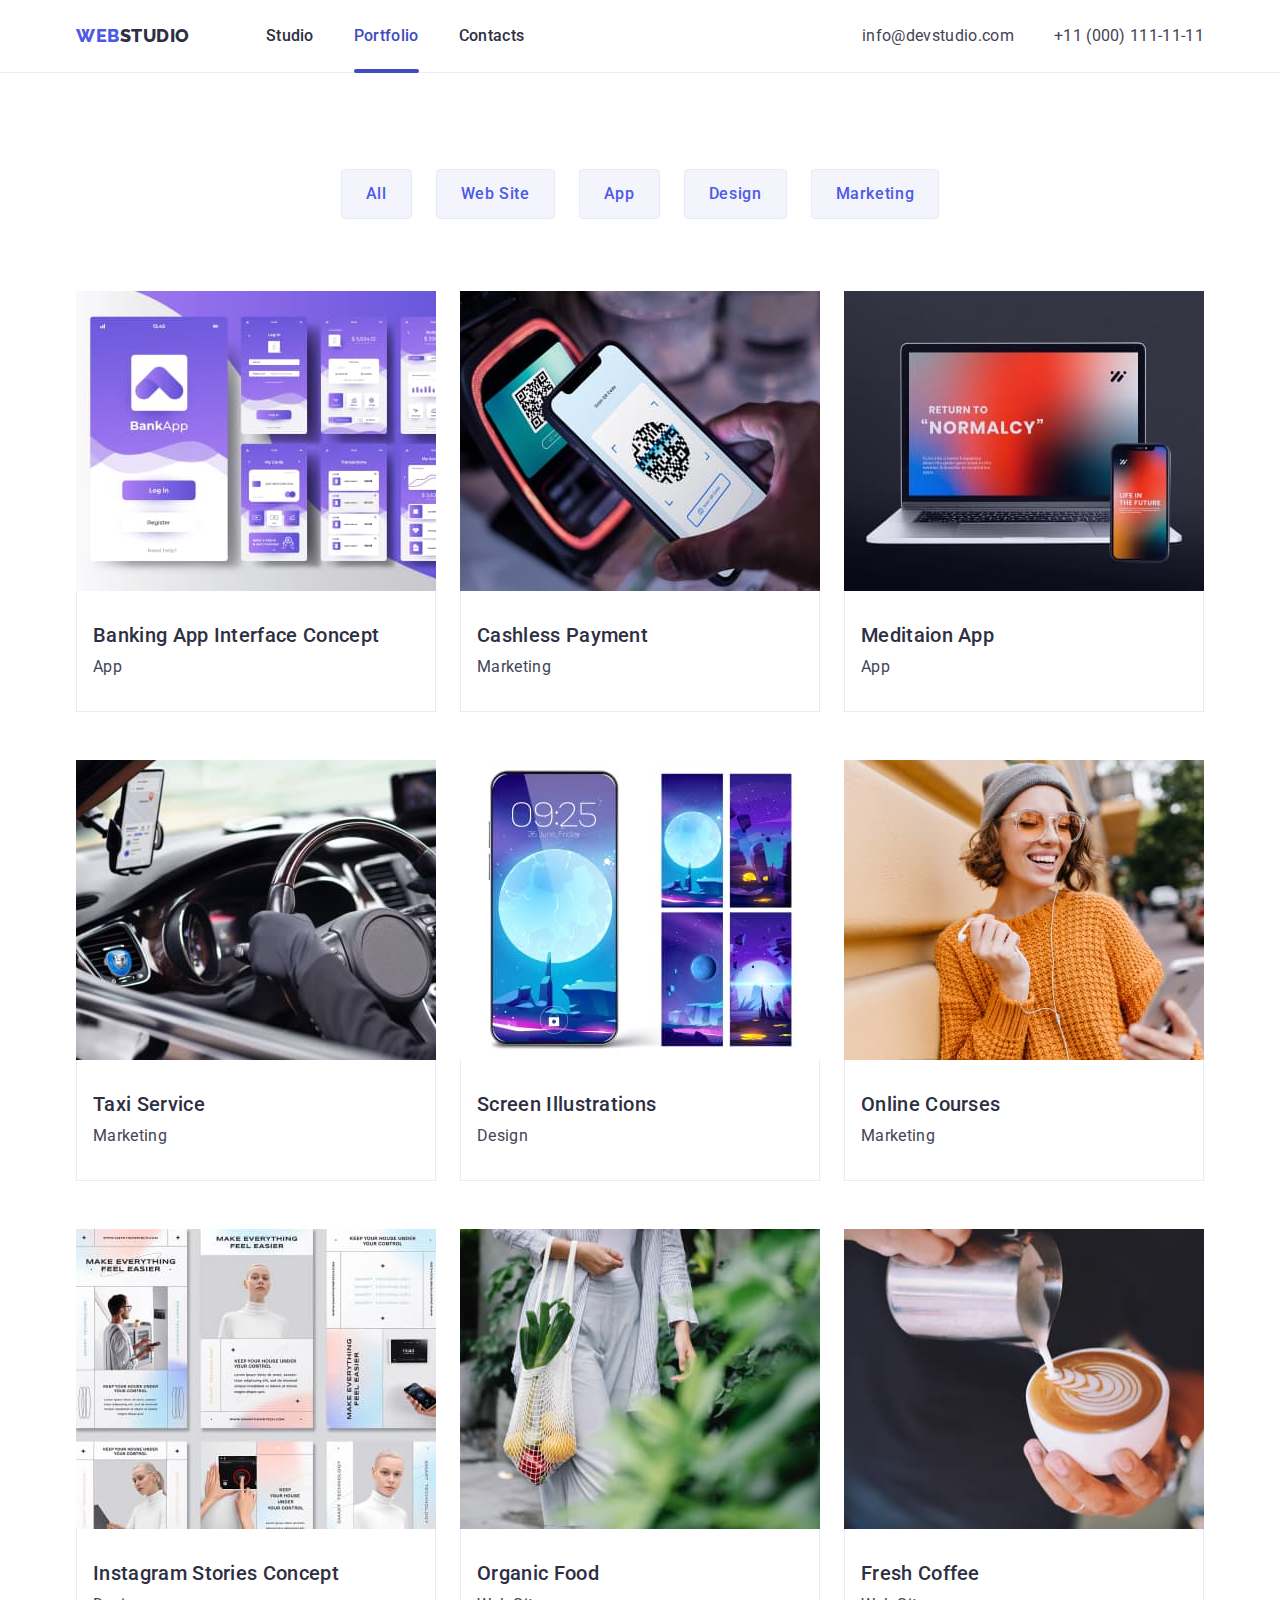
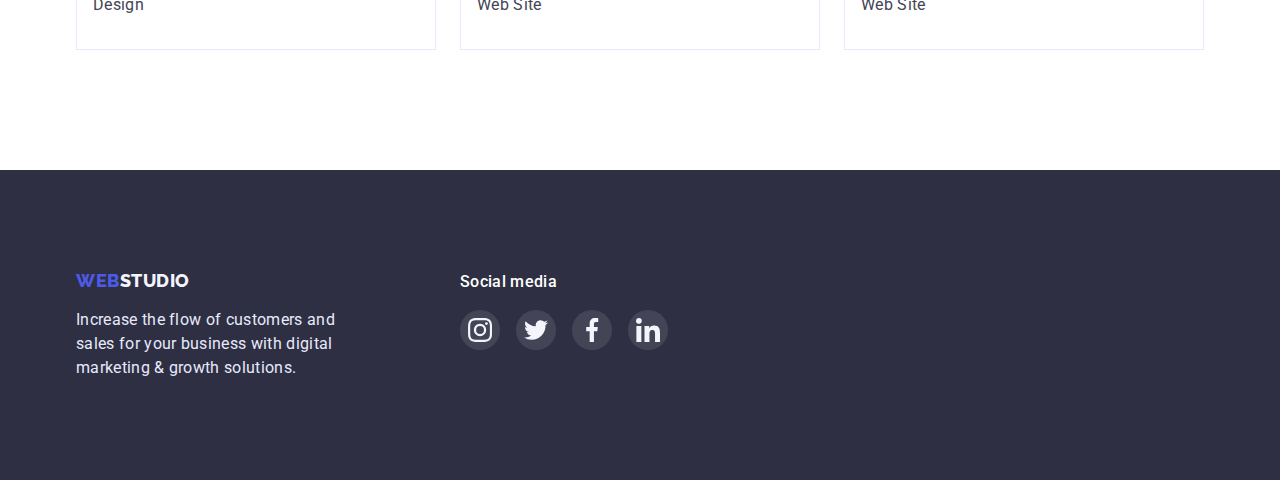
==== portfolio.html @ 53a38914 "Initial commit" ====
<!DOCTYPE html>
<html lang="en">
  <head>
    <meta charset="UTF-8" />
    <meta http-equiv="X-UA-Compatible" content="IE=edge" />
    <meta name="viewport" content="width=device-width, initial-scale=1.0" />
    <title>WebStudio</title>
    <link rel="preconnect" href="https://fonts.googleapis.com" />
    <link rel="preconnect" href="https://fonts.gstatic.com" crossorigin />
    <link
      href="https://fonts.googleapis.com/css2?family=Raleway:wght@800&family=Roboto:wght@400;500;700;900&display=swap"
      rel="stylesheet"
    />
    <link
      rel="stylesheet"
      href="https://cdnjs.cloudflare.com/ajax/libs/modern-normalize/1.1.0/modern-normalize.min.css"
    />
    <link rel="stylesheet" href="./css/styles.css" />
  </head>
  <body>
    <!-- Site header -->
    <header class="header">
      <div class="container main-nav">
        <nav class="site-nav">
          <a href="./index.html" class="logo link"
            ><span class="logo-accent">Web</span>Studio</a
          >

          <ul class="site-nav-list list">
            <li class="site-nav-item">
              <a href="./index.html" class="site-nav-link link">Studio</a>
            </li>
            <li class="site-nav-item">
              <a href="./portfolio.html" class="site-nav-link link current"
                >Portfolio</a
              >
            </li>
            <li class="site-nav-item">
              <a href="" class="site-nav-link link">Contacts</a>
            </li>
          </ul>
        </nav>
        <address class="contacts">
          <ul class="contacts-list list">
            <li class="contacts-item">
              <a href="mailto:info@devstudio.com" class="contacts-link link"
                >info@devstudio.com</a
              >
            </li>
            <li class="contacts-item">
              <a href="tel:+110001111111" class="contacts-link link"
                >+11 (000) 111-11-11</a
              >
            </li>
          </ul>
        </address>
      </div>
    </header>
    <main>
      <section class="section works">
        <div class="container">
          <h1 class="visually-hidden">Our works</h1>
          <ul class="filter list">
            <li class="filter-item">
              <button type="button" class="filter-button">All</button>
            </li>
            <li class="filter-item">
              <button type="button" class="filter-button">Web Site</button>
            </li>
            <li class="filter-item">
              <button type="button" class="filter-button">App</button>
            </li>
            <li class="filter-item">
              <button type="button" class="filter-button">Design</button>
            </li>
            <li class="filter-item">
              <button type="button" class="filter-button">Marketing</button>
            </li>
          </ul>

          <ul class="list works-list">
            <li class="works-item">
              <a href="" class="works-link link">
                <div class="works-wrap">
                  <img
                    src="./images/works/img1.jpg"
                    alt="Banking application
              interface"
                    width="360"
                    height="300"
                  />
                  <p class="works-description-overlay">
                    14 Stylish and User-Friendly App Design Concepts · Task
                    Manager App · Calorie Tracker App · Exotic Fruit Ecommerce
                    App · Cloud Storage App
                  </p>
                </div>
                <div class="works-card">
                  <h2 class="title">Banking App Interface Concept</h2>
                  <p class="works-description">App</p>
                </div></a
              >
            </li>
            <li class="works-item">
              <a href="" class="works-link link">
                <div class="works-wrap">
                  <img
                    src="./images/works/img2.jpg"
                    alt="Mobile reads the qr code
              from the payment device"
                    width="360"
                    height="300"
                  />
                  <p class="works-description-overlay">
                    14 Stylish and User-Friendly App Design Concepts · Task
                    Manager App · Calorie Tracker App · Exotic Fruit Ecommerce
                    App · Cloud Storage App
                  </p>
                </div>
                <div class="works-card">
                  <h2 class="title">Cashless Payment</h2>
                  <p class="works-description">Marketing</p>
                </div></a
              >
            </li>
            <li class="works-item">
              <a href="" class="works-link link">
                <div class="works-wrap">
                  <img
                    src="./images/works/img3.jpg"
                    alt="Mobile and laptop"
                    width="360"
                    height="300"
                  />
                  <p class="works-description-overlay">
                    14 Stylish and User-Friendly App Design Concepts · Task
                    Manager App · Calorie Tracker App · Exotic Fruit Ecommerce
                    App · Cloud Storage App
                  </p>
                </div>
                <div class="works-card">
                  <h2 class="title">Meditaion App</h2>
                  <p class="works-description">App</p>
                </div></a
              >
            </li>
            <li class="works-item">
              <a href="" class="works-link link">
                <div class="works-wrap">
                  <img
                    src="./images/works/img4.jpg"
                    alt="Mobile and hands on the
              wheel of a car"
                    width="360"
                    height="300"
                  />
                  <p class="works-description-overlay">
                    14 Stylish and User-Friendly App Design Concepts · Task
                    Manager App · Calorie Tracker App · Exotic Fruit Ecommerce
                    App · Cloud Storage App
                  </p>
                </div>
                <div class="works-card">
                  <h2 class="title">Taxi Service</h2>
                  <p class="works-description">Marketing</p>
                </div></a
              >
            </li>
            <li class="works-item">
              <a href="" class="works-link link">
                <div class="works-wrap">
                  <img
                    src="./images/works/img5.jpg"
                    alt="Five screen illustrations"
                    width="360"
                    height="300"
                  />
                  <p class="works-description-overlay">
                    14 Stylish and User-Friendly App Design Concepts · Task
                    Manager App · Calorie Tracker App · Exotic Fruit Ecommerce
                    App · Cloud Storage App
                  </p>
                </div>
                <div class="works-card">
                  <h2 class="title">Screen Illustrations</h2>
                  <p class="works-description">Design</p>
                </div></a
              >
            </li>
            <li class="works-item">
              <a href="" class="works-link link">
                <div class="works-wrap">
                  <img
                    src="./images/works/img6.jpg"
                    alt="Girl looking at mobile
              phone"
                    width="360"
                    height="300"
                  />
                  <p class="works-description-overlay">
                    14 Stylish and User-Friendly App Design Concepts · Task
                    Manager App · Calorie Tracker App · Exotic Fruit Ecommerce
                    App · Cloud Storage App
                  </p>
                </div>
                <div class="works-card">
                  <h2 class="title">Online Courses</h2>
                  <p class="works-description">Marketing</p>
                </div></a
              >
            </li>
            <li class="works-item">
              <a href="" class="works-link link">
                <div class="works-wrap">
                  <img
                    src="./images/works/img7.jpg"
                    alt="Six Instagram stories"
                    width="360"
                    height="300"
                  />
                  <p class="works-description-overlay">
                    14 Stylish and User-Friendly App Design Concepts · Task
                    Manager App · Calorie Tracker App · Exotic Fruit Ecommerce
                    App · Cloud Storage App
                  </p>
                </div>
                <div class="works-card">
                  <h2 class="title">Instagram Stories Concept</h2>
                  <p class="works-description">Design</p>
                </div></a
              >
            </li>
            <li class="works-item">
              <a href="" class="works-link link">
                <div class="works-wrap">
                  <img
                    src="./images/works/img8.jpg"
                    alt="A bag of groceries and a
              girl"
                    width="360"
                    height="300"
                  />
                  <p class="works-description-overlay">
                    14 Stylish and User-Friendly App Design Concepts · Task
                    Manager App · Calorie Tracker App · Exotic Fruit Ecommerce
                    App · Cloud Storage App
                  </p>
                </div>
                <div class="works-card">
                  <h2 class="title">Organic Food</h2>
                  <p class="works-description">Web Site</p>
                </div></a
              >
            </li>
            <li class="works-item">
              <a href="" class="works-link link">
                <div class="works-wrap">
                  <img
                    src="./images/works/img9.jpg"
                    alt="Man pouring coffee"
                    width="360"
                    height="300"
                  />
                  <p class="works-description-overlay">
                    14 Stylish and User-Friendly App Design Concepts · Task
                    Manager App · Calorie Tracker App · Exotic Fruit Ecommerce
                    App · Cloud Storage App
                  </p>
                </div>
                <div class="works-card">
                  <h2 class="title">Fresh Coffee</h2>
                  <p class="works-description">Web Site</p>
                </div></a
              >
            </li>
          </ul>
        </div>
      </section>
    </main>
    <!-- Footer -->
    <footer class="footer">
      <div class="container footer-container">
        <div class="footer-content">
          <a href="./index.html" class="footer-logo link"
            ><span class="logo-accent">Web</span>Studio</a
          >
          <p class="footer-description">
            Increase the flow of customers and sales for your business with
            digital marketing & growth solutions.
          </p>
        </div>
        <div class="footer-social">
          <p class="footer-description-icon">Social media</p>
          <ul class="footer-list-icon list">
            <li class="footer-item-icon">
              <a href="" class="footer-link-icon link">
                <svg class="footer-icon">
                  <use href="./images/symbol-defs.svg#icon-instagram"></use>
                </svg>
              </a>
            </li>
            <li class="footer-item-icon">
              <a href="" class="footer-link-icon link">
                <svg class="footer-icon">
                  <use href="./images/symbol-defs.svg#icon-twitter"></use>
                </svg>
              </a>
            </li>
            <li class="footer-item-icon">
              <a href="" class="footer-link-icon link">
                <svg class="footer-icon">
                  <use href="./images/symbol-defs.svg#icon-facebook"></use>
                </svg>
              </a>
            </li>
            <li class="footer-item-icon">
              <a href="" class="footer-link-icon link">
                <svg class="footer-icon">
                  <use href="./images/symbol-defs.svg#icon-linkedin"></use>
                </svg>
              </a>
            </li>
          </ul>
        </div>
      </div>
    </footer>
  </body>
</html>
---- css/styles.css ----
:root {
    --primary-text-color: #434455;
    --title-text-color: #2E2F42;
    --brand-color: #4D5AE5;
    --active-color: #404BBF;
    --active-accent-color: #31D0AA;
    --accent-color: #E7E9FC;
    --primary-white-color: #FFFFFF;
    --light-color: #F4F4FD;
    --dark-background-color: #2E2F42;
    --box-color: #8E8F99;
    --transition-timing-function: cubic-bezier(0.4, 0, 0.2, 1);
}

body {
    background-color: var(--primary-white-color);
    color: var(--primary-text-color);
    font-family: 'Roboto',
        sans-serif;
    font-size: 16px;
    line-height: 1.5;
    letter-spacing: 0.02em;
}

.list {
    padding: 0;
    margin: 0;

    list-style: none;
}

.link {
    text-decoration: none;
}

img {
    display: block;
    max-width: 100%;
    height: auto;
}

h1,
h2,
h3,
h4,
h5,
h6,
p {
    margin: 0;
}

.container {
    max-width: 1158px;
    padding-left: 15px;
    padding-right: 15px;
    margin: 0 auto;
}

.visually-hidden {
    position: absolute;
    top: -150%;
    z-index: -100;
    width: 0;
    height: 0;
    opacity: 0;
    visibility: hidden;
    user-select: none;
    pointer-events: none;
    cursor: none;
    margin: 0;
    padding: 0;
    overflow: hidden;
    border: none;
    outline: none;
    white-space: nowrap;
}

/* Header */

.header {
    border-bottom: 1px solid var(--accent-color);
}

/* Logo */

.logo {
    display: block;
    padding-top: 24px;
    padding-bottom: 24px;

    color: var(--title-text-color);
    font-family: 'Raleway', sans-serif;
    font-weight: 800;
    font-size: 18px;
    line-height: 1.3;
    letter-spacing: 0.03em;
    text-transform: uppercase;
}

.logo-accent {
    color: var(--brand-color);
}

/* Site Nav */

.main-nav {
    display: flex;

    align-items: center;
}

.site-nav {
    display: flex;

    align-items: center;
}

.site-nav-list {
    display: flex;
    margin-left: 76px;
    gap: 40px;
}

.site-nav-link {
    position: relative;
    display: block;
    padding: 24px 0;

    color: var(--title-text-color);
    font-weight: 500;

    transition-property: color;
    transition-duration: 250ms;
    transition-timing-function: var(--transition-timing-function);
}

.site-nav-link:hover,
.site-nav-link:focus {
    color: var(--active-color)
}

.current {
    color: var(--active-color);
}

.current::after {
    position: absolute;
    display: block;
    content: "";
    height: 4px;
    width: 100%;
    bottom: -1px;
    left: 0;
    border-radius: 2px;

    background: var(--active-color);

}

/* Contacts */

.contacts {
    display: flex;
    margin-left: auto;
    align-items: center;
}

.contacts-list {
    display: flex;
    gap: 40px;
}

.contacts-link {
    display: block;
    padding-top: 24px;
    padding-bottom: 24px;

    color: var(--primary-text-color);
    font-style: normal;

    transition-property: color;
    transition-duration: 250ms;
    transition-timing-function: var(--transition-timing-function);
}

.contacts-link:hover,
.contacts-link:focus {
    color: var(--active-color);
}

/* Hero */

.hero {
    max-width: 1440px;
    padding-bottom: 188px;
    padding-top: 188px;
    margin-left: auto;
    margin-right: auto;

    background-image: linear-gradient(rgba(46, 47, 66, 0.7), rgba(46, 47, 66, 0.7)), url(../images/hero/people-office.jpg);
    background-repeat: no-repeat;
    background-position: center;
    background-size: cover;
    background-color: var(--dark-background-color);
    text-align: center;
}

.hero-title {
    max-width: 496px;
    margin-bottom: 48px;
    margin-right: auto;
    margin-left: auto;

    color: var(--primary-white-color);
    font-weight: 700;
    font-size: 56px;
    line-height: 1.1;
    text-align: center;

}

.hero-button {
    min-width: 169px;
    padding: 16px 32px;
    border: 0;
    border-radius: 4px;

    background-color: var(--brand-color);
    color: var(--primary-white-color);
    font-family: 'Roboto', sans-serif;
    font-weight: 500;
    font-size: 16px;
    line-height: 1.5;
    letter-spacing: 0.04em;
    text-align: center;

    cursor: pointer;
    box-shadow: 0px 4px 4px rgba(0, 0, 0, 0.15);

    transition-property: background-color;
    transition-duration: 250ms;
    transition-timing-function: var(--transition-timing-function);
}

.hero-button:hover,
.hero-button:focus {
    background-color: var(--active-color);
}

/* Section */

.section {
    padding-top: 120px;
    padding-bottom: 120px;
}

.section-title {
    margin-bottom: 72px;

    color: var(--title-text-color);
    font-weight: 700;
    font-size: 36px;
    line-height: 1.1;
    text-transform: capitalize;
    text-align: center;
}

.principles-list .title,
.team-list .title,
.works-list .title {
    margin-bottom: 8px;

    color: var(--title-text-color);
    font-weight: 500;
    font-size: 20px;
    line-height: 1.2;
}

/* Principle section */

.principles-list {
    display: flex;
    gap: 24px;
}

.principles-item {
    width: calc((100% - 72px) / 4);
}

.principles-item::before {
    display: block;
    content: "";
    height: 112px;
    max-width: 264px;
    margin-bottom: 8px;
    background-size: 64px;
    background-repeat: no-repeat;
    background-position: center;
    background-color: var(--light-color);
    border-radius: 4px;
}

.icon-antenna::before {
    background-image: url(../images/principles/antenna.svg);
}

.icon-clock::before {
    background-image: url(../images/principles/clock.svg);
}

.icon-diagram::before {
    background-image: url(../images/principles/diagram.svg);
}

.icon-astronaut::before {
    background-image: url(../images/principles/astronaut.svg);
}

/* Services section */

.services {
    padding-top: 0;
}

.services-list {
    display: flex;
    gap: 24px;
}

.services-item {
    width: calc((100% - 48px) / 3);
}

/* Team section */

.team {
    background-color: var(--light-color);
}

.team-list {
    display: flex;
    gap: 24px;
}

.team-item {
    width: calc((100% - 72px) / 4);
    border-radius: 0px 0px 4px 4px;

    background-color: var(--primary-white-color);
    text-align: center;

    box-shadow: 0px 1px 6px rgba(46, 47, 66, 0.08), 0px 1px 1px rgba(46, 47, 66, 0.16), 0px 2px 1px rgba(46, 47, 66, 0.08);
}

.team-content {
    padding: 32px 16px;
}

.team-description {
    margin-bottom: 8px;
}

.team-list-icon {
    display: flex;
    gap: 24px;
}

.team-item-icon {
    width: 40px;
    height: 40px;
}

.team-link-icon {
    display: flex;
    background-color: var(--brand-color);
    width: 100%;
    height: 100%;
    border-radius: 50%;
    align-items: center;
    justify-content: center;

    transition-property: background-color;
    transition-duration: 250ms;
    transition-timing-function: var(--transition-timing-function);
}

.team-link-icon:hover,
.team-link-icon:focus {
    background-color: var(--active-color);
}

.team-icon {
    width: 16px;
    height: 16px;
    fill: var(--light-color);
}

/* Customers section */

.customers {
    padding-top: 130px;
}

.customers-list {
    display: flex;
    gap: 24px;
}

.customers-item {
    width: calc((100% - 120px) / 6);
    height: 88px;
}

.customers-link {
    display: flex;
    width: 100%;
    height: 100%;
    border: 1px solid var(--box-color);
    border-radius: 4px;
    align-items: center;
    justify-content: center;
    color: var(--box-color);

    transition-property: color, border-color;
    transition-duration: 250ms;
    transition-timing-function: var(--transition-timing-function);
}

.customers-link:hover,
.customers-link:focus {
    color: var(--active-color);
    border-color: var(--active-color);
}

.customers-icon {
    width: 104px;
    height: 56px;
    fill: currentColor;
}

/* Works section */

.works {
    padding-top: 96px;
}

.filter {
    display: flex;
    justify-content: center;
    margin-bottom: 72px;
    gap: 24px;
}

.filter-button {
    padding: 12px 24px;
    border: 1px solid #E7E9FC;
    border-radius: 4px;

    background-color: var(--light-color);
    color: var(--brand-color);
    font-family: 'Roboto', sans-serif;
    font-weight: 500;
    font-size: 16px;
    line-height: 1.5;
    letter-spacing: 0.04em;
    text-align: center;

    cursor: pointer;

    transition-property: border-color, background-color, color, box-shadow;
    transition-duration: 250ms;
    transition-timing-function: var(--transition-timing-function);
}

.filter-button:hover,
.filter-button:focus {
    border-color: var(--active-color);
    background-color: var(--active-color);
    color: var(--primary-white-color);
    box-shadow: 0px 3px 1px rgba(0, 0, 0, 0.1), 0px 2px 1px rgba(0, 0, 0, 0.08), 0px 2px 2px rgba(0, 0, 0, 0.12);
}

.works-list {
    display: flex;
    flex-wrap: wrap;
    column-gap: 24px;
    row-gap: 48px;
}

.works-item {
    width: calc((100% - 48px) / 3);

    background-color: var(--primary-white-color);
}

.works-link {
    display: block;
    width: 100%;
    height: 100%;
}

.works-wrap {
    position: relative;
    overflow: hidden;
}

.works-description-overlay {
    position: absolute;
    left: 0;
    top: 0;
    width: 100%;
    height: 100%;
    padding: 40px 32px 164px;


    color: var(--light-color);
    background-color: var(--brand-color);

    transform: translateY(100%);
    transition-property: transform;
    transition-duration: 250ms;
    transition-timing-function: var(--transition-timing-function);
    overflow: auto;
}

.works-link:hover .works-description-overlay,
.works-link:focus .works-description-overlay {
    transform: translateY(0);
}

.works-card {
    padding: 32px 0 32px 16px;
    border: 1px solid var(--accent-color);
    border-top: 0;

    transition-property: box-shadow;
    transition-duration: 250ms;
    transition-timing-function: var(--transition-timing-function);
}

.works-description {
    color: var(--primary-text-color);
}

.works-link:hover .works-card,
.works-link:focus .works-card {
    box-shadow: 0px 1px 6px rgba(46, 47, 66, 0.08),
        0px 1px 1px rgba(46, 47, 66, 0.16),
        0px 2px 1px rgba(46, 47, 66, 0.08);
}

/* Footer */

.footer {
    padding-top: 100px;
    padding-bottom: 100px;

    background-color: var(--dark-background-color);
}

.footer-container {
    display: flex;
    align-items: baseline;
}

.footer-content {
    max-width: 264px;
    margin-right: 120px;
}

.footer-logo {
    display: block;
    margin-bottom: 16px;

    color: var(--light-color);
    font-family: 'Raleway', sans-serif;
    font-weight: 800;
    font-size: 18px;
    line-height: 1.16;
    letter-spacing: 0.03em;
    text-transform: uppercase;
}

.footer-description {
    color: var(--accent-color);
}

.footer-social {
    max-width: 208px;
}

.footer-description-icon {
    margin-bottom: 16px;

    color: var(--primary-white-color);
    font-family: 'Roboto', sans-serif;
    font-weight: 500;
}

.footer-list-icon {
    display: flex;
    gap: 16px;
}

.footer-item-icon {
    width: 40px;
    height: 40px;
}

.footer-link-icon {
    display: flex;
    background-color: rgba(255, 255, 255, 0.1);
    width: 100%;
    height: 100%;
    border-radius: 50%;
    align-items: center;
    justify-content: center;

    transition-property: background-color;
    transition-duration: 250ms;
    transition-timing-function: var(--transition-timing-function);
}

.footer-link-icon:hover,
.footer-link-icon:focus {
    background-color: var(--active-accent-color);
}

.footer-icon {
    width: 24px;
    height: 24px;
    fill: var(--light-color);
}

.backdrop {
    position: fixed;

    top: 0;
    left: 0;
    width: 100%;
    height: 100%;

    background: rgba(46, 47, 66, 0.4);

    opacity: 1;
    transition: opacity, visibility;
    transition-duration: 250ms;
    transition-timing-function: var(--transition-timing-function);
}

.backdrop.is-hidden {
    visibility: hidden;
    opacity: 0;
    pointer-events: none;
}

.modal {
    position: absolute;
    top: 50%;
    left: 50%;
    transform: translate(-50%, -50%) scale(1);

    min-width: 408px;
    min-height: 576px;
    border-radius: 4px;
    padding: 24px;

    background: #FCFCFC;

    box-shadow: 0px 1px 1px rgba(0, 0, 0, 0.14), 0px 1px 3px rgba(0, 0, 0, 0.12), 0px 2px 1px rgba(0, 0, 0, 0.2);
}

.backdrop.is-hidden .modal {
    transform: translate(-50%, -50%) scale(0.9);
}

.modal-button {
    position: relative;
    display: block;
    width: 24px;
    height: 24px;
    border: 1px solid rgba(0, 0, 0, 0.1);
    border-radius: 50%;
    margin-left: auto;

    background: var(--accent-color);
    color: var(--title-text-color);

    cursor: pointer;

    transition-property: background-color, color;
    transition-duration: 250ms;
    transition-timing-function: var(--transition-timing-function);
}

.modal-button:hover,
.modal-button:focus {
    background-color: var(--active-color);
    color: var(--primary-white-color);
}

.modal-button-icon {
    position: absolute;
    top: 50%;
    left: 50%;
    transform: translate(-50%, -50%);
    width: 8px;
    height: 8px;

    fill: currentColor;
}
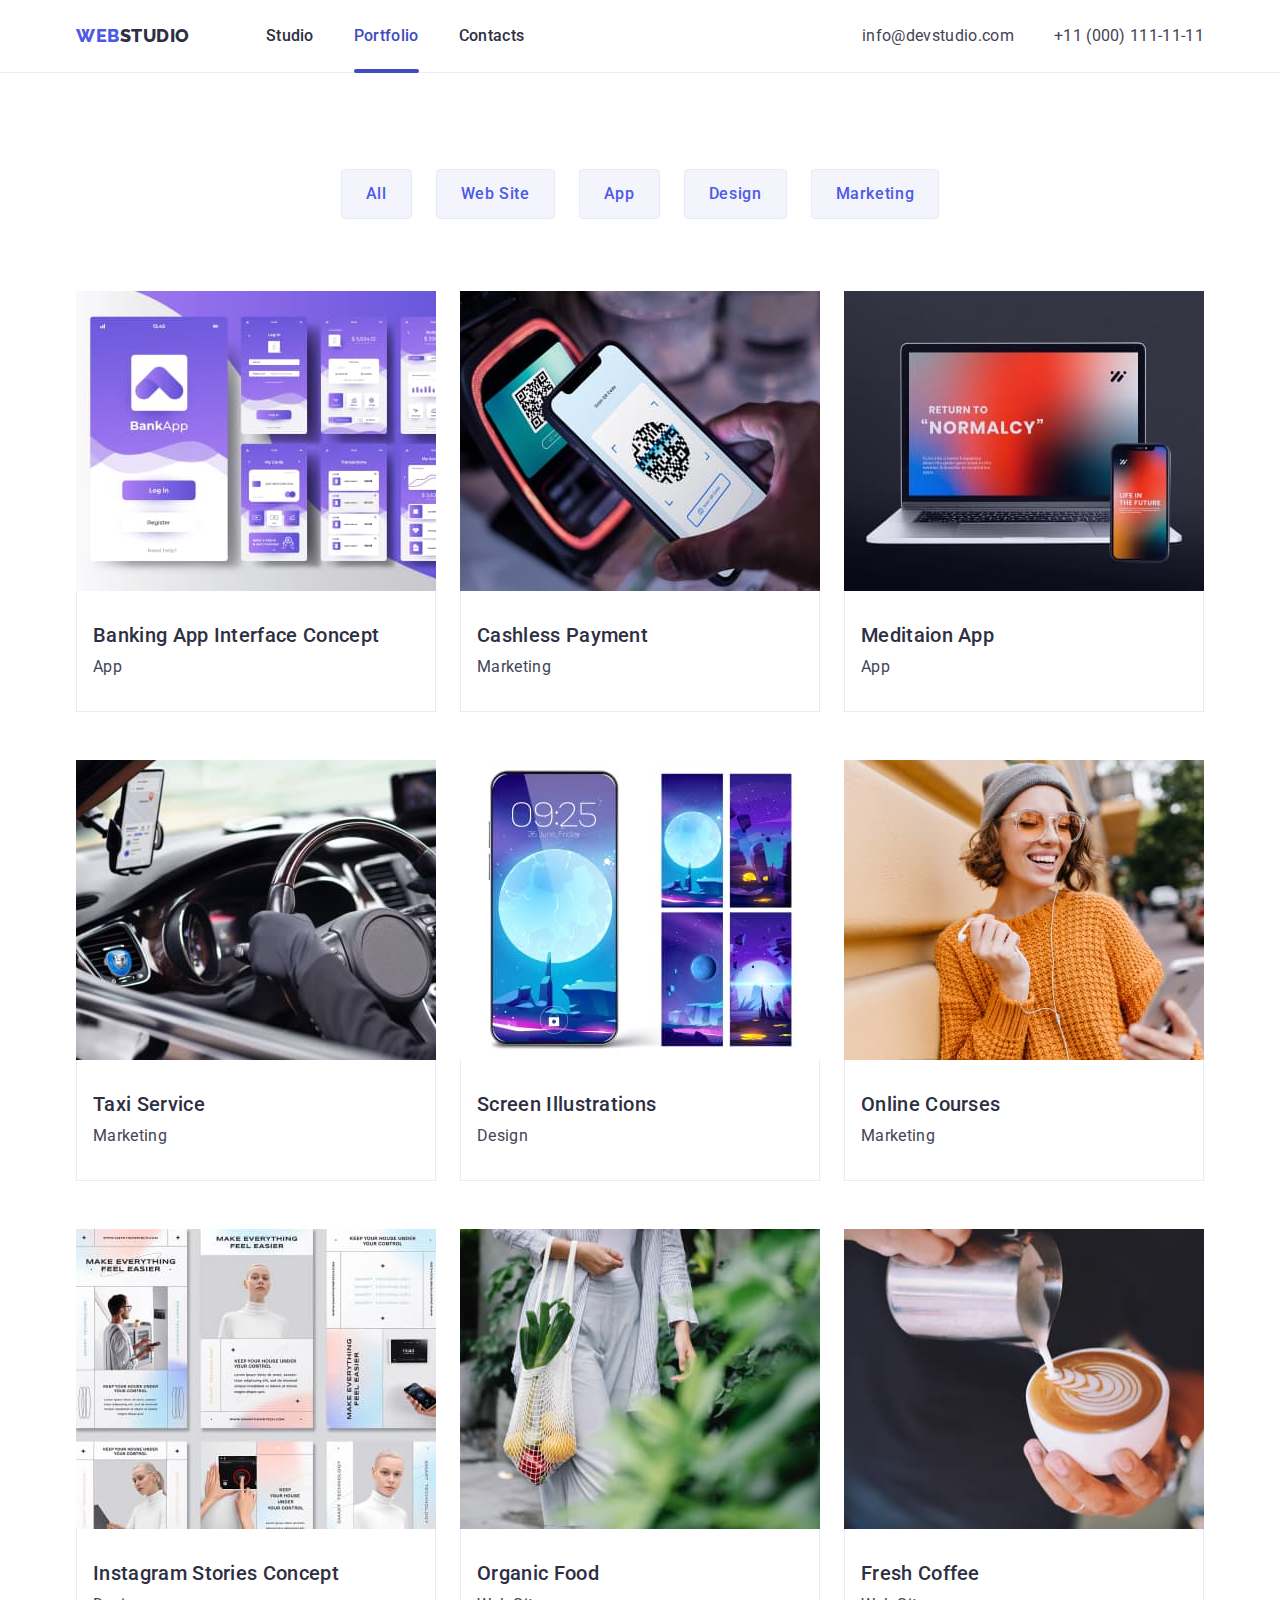
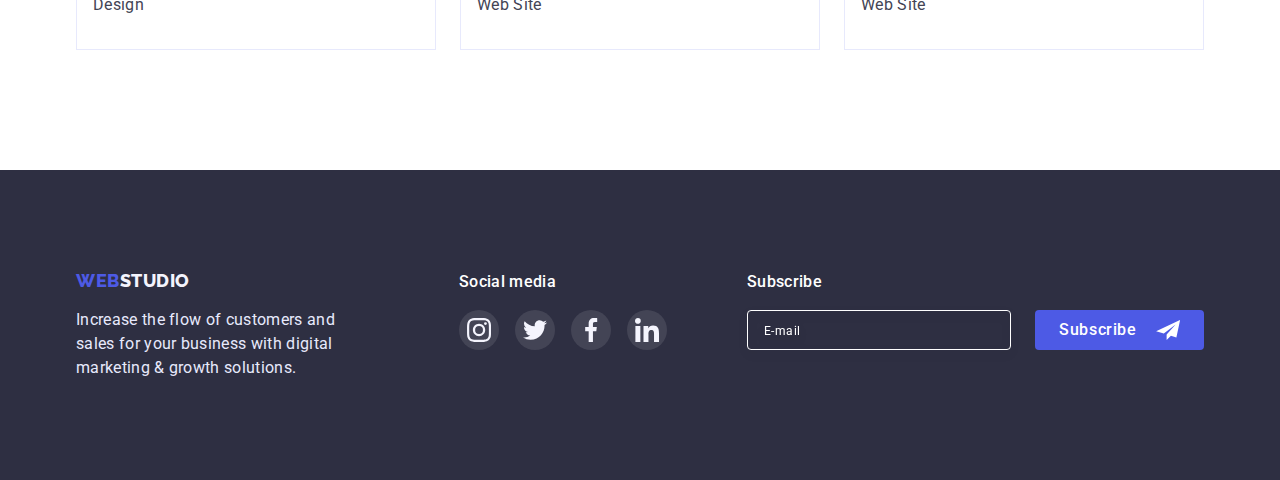
==== commit 14601beb: "Add footer form" ====
--- a/portfolio.html
+++ b/portfolio.html
@@ -322,6 +322,26 @@
             </li>
           </ul>
         </div>
+        <form class="footer-form">
+          <label for="footer-form-email" class="footer-form-label"
+            >Subscribe</label
+          >
+          <div class="footer-form-thumb">
+            <input
+              type="email"
+              class="footer-form-input"
+              name="email"
+              id="footer-form-email"
+              placeholder="E-mail"
+            />
+            <button type="submit" class="main-button footer-form-button">
+              Subscribe
+              <svg class="footer-form-icon">
+                <use href="./images/symbol-defs.svg#icon-send"></use>
+              </svg>
+            </button>
+          </div>
+        </form>
       </div>
     </footer>
   </body>
--- a/css/styles.css
+++ b/css/styles.css
@@ -54,6 +54,34 @@
     padding-left: 15px;
     padding-right: 15px;
     margin: 0 auto;
+}
+
+.main-button {
+    min-width: 169px;
+    padding: 16px 32px;
+    border: 0;
+    border-radius: 4px;
+
+    background-color: var(--brand-color);
+    color: var(--primary-white-color);
+    font-family: 'Roboto', sans-serif;
+    font-weight: 500;
+    font-size: 16px;
+    line-height: 1.5;
+    letter-spacing: 0.04em;
+    text-align: center;
+
+    cursor: pointer;
+    box-shadow: 0px 4px 4px rgba(0, 0, 0, 0.15);
+
+    transition-property: background-color;
+    transition-duration: 250ms;
+    transition-timing-function: var(--transition-timing-function);
+}
+
+.main-button:hover,
+.main-button:focus {
+    background-color: var(--active-color);
 }
 
 .visually-hidden {
@@ -219,34 +247,6 @@
 
 }
 
-.hero-button {
-    min-width: 169px;
-    padding: 16px 32px;
-    border: 0;
-    border-radius: 4px;
-
-    background-color: var(--brand-color);
-    color: var(--primary-white-color);
-    font-family: 'Roboto', sans-serif;
-    font-weight: 500;
-    font-size: 16px;
-    line-height: 1.5;
-    letter-spacing: 0.04em;
-    text-align: center;
-
-    cursor: pointer;
-    box-shadow: 0px 4px 4px rgba(0, 0, 0, 0.15);
-
-    transition-property: background-color;
-    transition-duration: 250ms;
-    transition-timing-function: var(--transition-timing-function);
-}
-
-.hero-button:hover,
-.hero-button:focus {
-    background-color: var(--active-color);
-}
-
 /* Section */
 
 .section {
@@ -587,6 +587,7 @@
 
 .footer-social {
     max-width: 208px;
+    margin-right: 80px;
 }
 
 .footer-description-icon {
@@ -629,8 +630,85 @@
 .footer-icon {
     width: 24px;
     height: 24px;
+
     fill: var(--light-color);
 }
+
+.footer-form {
+    display: flex;
+    flex-direction: column;
+}
+
+.footer-form-label {
+    margin-bottom: 16px;
+
+    font-weight: 500;
+    color: var(--primary-white-color);
+}
+
+.footer-form-thumb {
+    display: flex;
+    gap: 24px;
+}
+
+.footer-form-input {
+    width: 264px;
+    height: 40px;
+    padding-left: 16px;
+    border: 1px solid var(--primary-white-color);
+    border-radius: 4px;
+    filter: drop-shadow(0px 4px 4px rgba(0, 0, 0, 0.15));
+
+    background-color: transparent;
+
+    outline: none;
+
+    transition: border-color;
+    transition-duration: 250ms;
+    transition-timing-function: var(--transition-timing-function);
+}
+
+.footer-form-input::placeholder {
+    font-size: 12px;
+    line-height: 2;
+    letter-spacing: 0.04em;
+    color: var(--primary-white-color);
+
+    transition: color;
+    transition-duration: 250ms;
+    transition-timing-function: var(--transition-timing-function);
+}
+
+.footer-form-input:focus {
+    border-color: var(--active-color);
+}
+
+.footer-form-input:focus::placeholder {
+    color: var(--active-color);
+}
+
+.footer-form-button {
+    position: relative;
+    display: flex;
+    align-items: center;
+    gap: 16px;
+    width: 165px;
+    padding: 8px 24px;
+    box-shadow: none;
+}
+
+.footer-form-icon {
+    position: absolute;
+    top: 50%;
+    right: 24px;
+    transform: translateY(-50%);
+    width: 24px;
+    height: 20px;
+
+    fill: var(--primary-white-color);
+}
+
+/* Modal */
 
 .backdrop {
     position: fixed;
@@ -660,7 +738,7 @@
     left: 50%;
     transform: translate(-50%, -50%) scale(1);
 
-    min-width: 408px;
+    width: 408px;
     min-height: 576px;
     border-radius: 4px;
     padding: 24px;
@@ -682,6 +760,7 @@
     border: 1px solid rgba(0, 0, 0, 0.1);
     border-radius: 50%;
     margin-left: auto;
+    margin-bottom: 24px;
 
     background: var(--accent-color);
     color: var(--title-text-color);
@@ -708,4 +787,182 @@
     height: 8px;
 
     fill: currentColor;
+}
+
+.modal-description {
+    margin-bottom: 16px;
+    text-align: center;
+
+    font-weight: 500;
+    font-size: 16px;
+    line-height: 1.5;
+    color: var(--title-text-color);
+}
+
+.modal-form {
+    display: flex;
+    flex-direction: column;
+}
+
+.form-input {
+    width: 100%;
+    height: 40px;
+    padding-left: 38px;
+    border: 1px solid var(--dark-background-color);
+    border-radius: 4px;
+
+    opacity: 0.2;
+    outline: none;
+
+    transition-property: border-color, opacity;
+    transition-duration: 250ms;
+    transition-timing-function: var(--transition-timing-function);
+}
+
+.form-input:focus {
+    border-color: var(--active-color);
+    opacity: 1;
+}
+
+.form-icon {
+    position: absolute;
+    top: 50%;
+    left: 19px;
+    transform: translateY(-50%);
+
+    fill: var(--dark-background-color);
+
+    transition-property: fill;
+    transition-duration: 250ms;
+    transition-timing-function: var(--transition-timing-function);
+}
+
+.form-input:focus+.form-icon {
+    fill: var(--active-color);
+}
+
+.form-input-comment {
+    padding-left: 19px;
+    height: 120px;
+}
+
+.form-label {
+    margin-bottom: 4px;
+
+    font-size: 12px;
+    line-height: 1.16;
+    letter-spacing: 0.04em;
+    color: var(--box-color);
+}
+
+.input-wrap {
+    position: relative;
+    margin-bottom: 8px;
+}
+
+.icon-name {
+    width: 12px;
+    height: 12px;
+}
+
+.icon-phone {
+    width: 13px;
+    height: 13px;
+}
+
+.icon-email {
+    width: 15px;
+    height: 12px;
+    left: 17.5px;
+}
+
+.form-textarea {
+    display: block;
+    width: 100%;
+    min-height: 120px;
+    padding: 8px 16px;
+    margin: 0;
+    margin-bottom: 16px;
+    border: 1px solid var(--dark-background-color);
+    border-radius: 4px;
+
+    opacity: 0.2;
+    outline: none;
+    resize: none;
+
+    transition-property: border-color, opacity;
+    transition-duration: 250ms;
+    transition-timing-function: var(--transition-timing-function);
+}
+
+.form-textarea::placeholder {
+    font-size: 12px;
+    line-height: 1.16;
+    letter-spacing: 0.04em;
+    color: rgba(46, 47, 66, 0.4);
+
+    transition-property: color;
+    transition-duration: 250ms;
+    transition-timing-function: var(--transition-timing-function);
+}
+
+.form-textarea:focus {
+    border-color: var(--active-color);
+    opacity: 1;
+}
+
+.form-textarea:focus::placeholder {
+    color: var(--active-color);
+    opacity: 0.4;
+}
+
+.main-button-form {
+    width: 169px;
+    align-self: center;
+}
+
+.form-label-checkbox {
+    margin-bottom: 24px;
+    display: flex;
+    align-items: center;
+
+    font-size: 12px;
+    line-height: 1.16;
+    letter-spacing: 0.04em;
+    color: var(--box-color);
+}
+
+.form-link-checkbox {
+    color: var(--brand-color);
+    margin-left: 4px;
+}
+
+.form-checkbox-icon {
+    width: 10px;
+    height: 8px;
+}
+
+.form-label-checkbox span {
+    display: flex;
+    align-items: center;
+    justify-content: center;
+    margin-right: 8px;
+    width: 16px;
+    height: 16px;
+    border-radius: 2px;
+    border: 1px solid var(--dark-background-color);
+
+    background-color: transparent;
+    fill: transparent;
+
+    transition-property: fill, background-color, border;
+    transition-duration: 250ms;
+    transition-timing-function: var(--transition-timing-function);
+}
+
+.form-input-checkbox:checked+.form-label-checkbox span,
+.form-input-checkbox:focus+.form-label-checkbox span {
+    border: none;
+    fill: var(--light-color);
+    background-color: var(--active-color);
 }